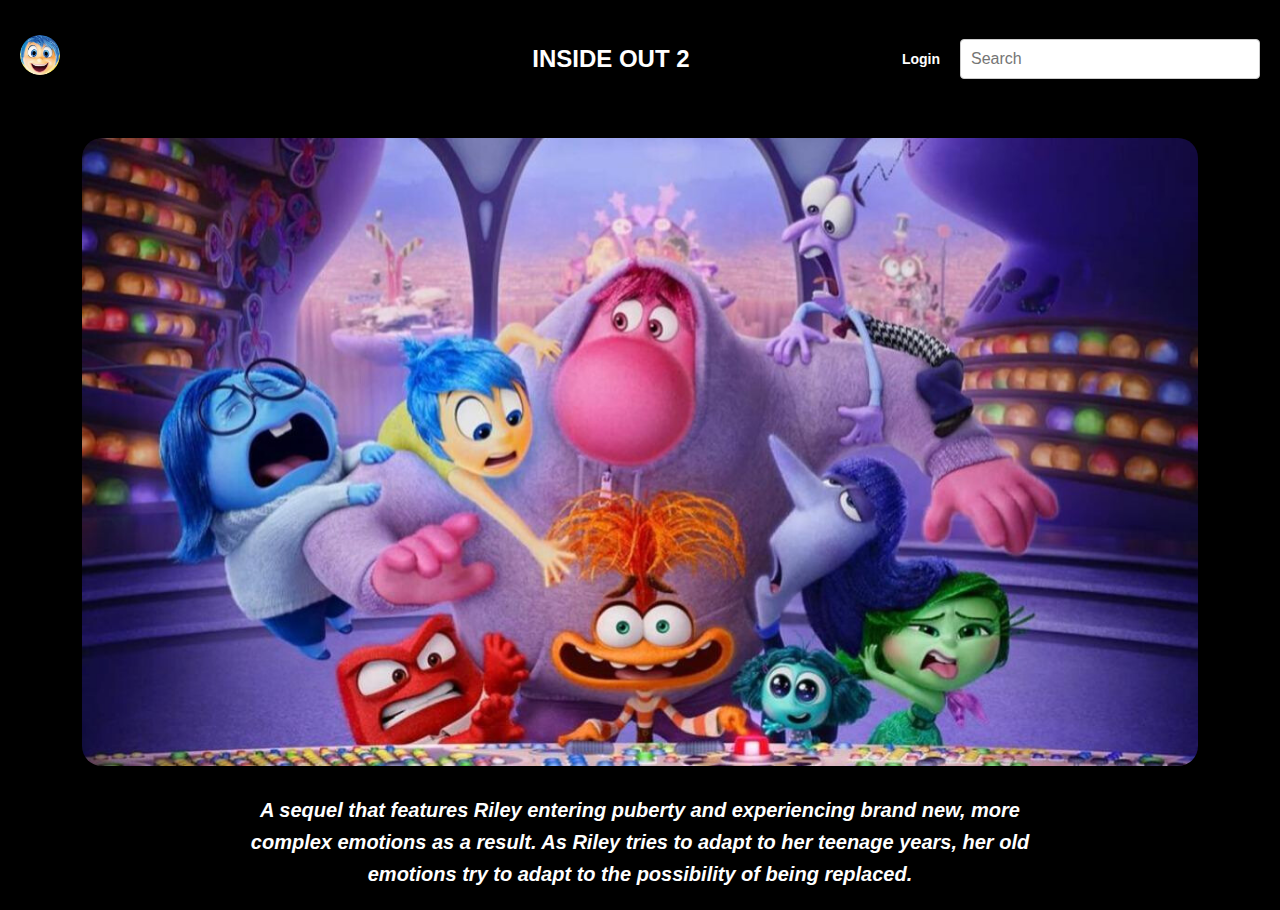
==== index.html @ a12d1b45 "Add files via upload" ====
<!DOCTYPE html>
<html lang="en">
<head>
  <meta charset="UTF-8">
  <meta name="viewport" content="width=device-width, initial-scale=1.0">
  <title>Inside Out 2</title>
  <link rel="stylesheet" href="styles.css">
</head>
<body>
  <header class="header">
    <div class="logo">
      <img src="images/11zon_cropped.png" alt="Inside Out Logo">
    </div>
    <div class="title">INSIDE OUT 2</div>
    <nav class="nav">
      <a href="#" class="nav-link">Login</a>
      <div class="search-container">
        <input 
          type="text" 
          id="search-box" 
          placeholder="Search"
          autocomplete="off"
        />
        <div id="dropdown" class="dropdown hidden">
          <div class="recent-searches">
            <strong>Recent Searches</strong>
            <p>No recent searches</p>
          </div>
          <hr />
          <div class="trending-searches">
            <strong>Trending searches</strong>
            <p>Cars</p>
            <p>Inside Out 2</p>
            <p>Credits</p>
            <p>Woody</p>
            <p>Cars 2</p>
            <p>Joy</p>
          </div>
        </div>
      </div>
    
      <script src="script.js"></script>
    </nav>
  </header>

  <main class="main-content">
    <div class="image-container">
      <img src="images/大合照.jpeg" alt="Inside Out 2 Poster">
    </div>
    <p class="description">
      A sequel that features Riley entering puberty and experiencing brand new, more complex emotions as a result. As Riley tries to adapt to her teenage years, her old emotions try to adapt to the possibility of being replaced.
    </p>
  </main>
</body>
</html>
---- styles.css ----
/* General Reset */
* {
    margin: 0;
    padding: 0;
    box-sizing: border-box;
  }
  
  body {
    font-family: 'Arial', sans-serif;
    background-color: black;
    color: white;
    line-height: 1.6;
  }
  
  /* Header Styles */
  .header {
    display: flex;
    align-items: center;
    justify-content: space-between;
    padding: 20px;
    background-color: black;
  }
  
  .logo img {
    width: 40px;
    border-radius: 50%;
  }
  
  .header h1 {
    font-size: 24px;
    font-weight: bold;
  }

  .title {
    text-align: right; /* 將文字置中 */
    padding-left:20px;
    transform:translateX(120px);
    display:inline-block;
    font-size: 24px;    /* 字體大小 */
    font-weight: bold;  /* 粗體 */
    margin: 20px 0;     /* 設置上下間距 */
  }
  
  .nav {
    display: flex;
    gap: 20px;
  }
  
  .nav-link {
    color: white;
    text-decoration: none;
    font-size: 14px;
    font-weight: bold;
    display: flex;            /* 使用 Flexbox 排版 */
    align-items: center;      /* 垂直居中對齊 */
    gap: 10px;
  }
  
  .nav-link:hover {
    text-decoration: underline;
  }
  

.search-container {
    position: relative;
    width: 300px;
  }
  
  #search-box {
    width: 100%;
    padding: 10px;
    border: 1px solid #ccc;
    border-radius: 4px;
    font-size: 16px;
    outline: none;
  }
  
  #search-box:focus {
    border-color: #555;
  }
  
  .dropdown {
    position: absolute;
    top: 100%;
    left: 0;
    right: 0;
    background: #fff;
    border: 1px solid #ccc;
    box-shadow: 0 2px 5px rgba(0, 0, 0, 0.2);
    border-radius: 4px;
    max-height: 200px;
    overflow-y: auto;
    z-index: 1000;
  }
  
  .dropdown p {
    margin: 10px;
    padding: 5px;
    cursor: pointer;
  }
  
  .dropdown p:hover {
    background-color: #f0f0f0;
  }
  
  .hidden {
    display: none;
  }
  
  .recent-searches, .trending-searches {
    padding: 10px;
  }
  
  hr {
    margin: 0;
    border: none;
    border-top: 1px solid #ddd;
  }
  /* Main Content */
  .main-content {
    text-align: center;
    padding: 20px;
  }
  
  .image-container img {
    max-width: 90%;
    border-radius: 20px;
    margin-bottom: 20px;
  }
  
  .description {
    font-size: 20px;
    font-weight: 700;
    font-style: italic;
    max-width: 800px;
    margin: 0 auto;
  }
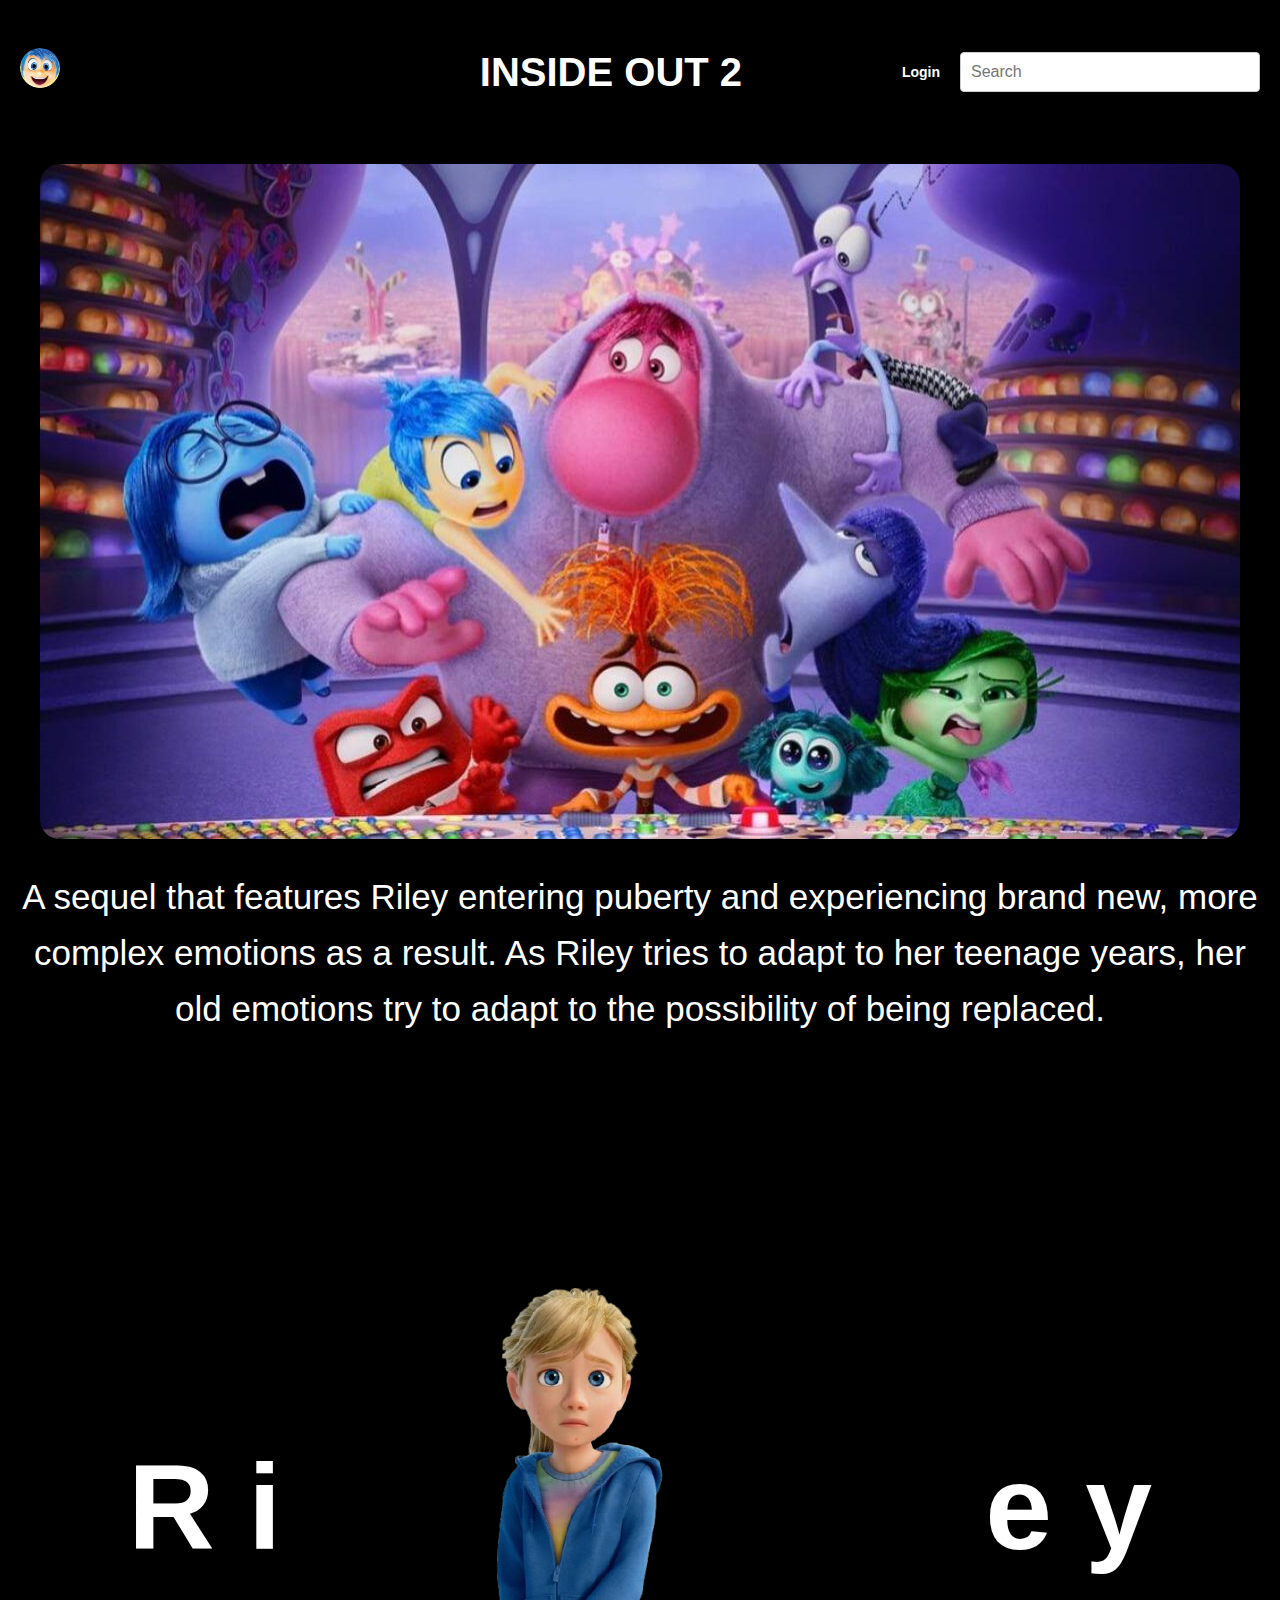
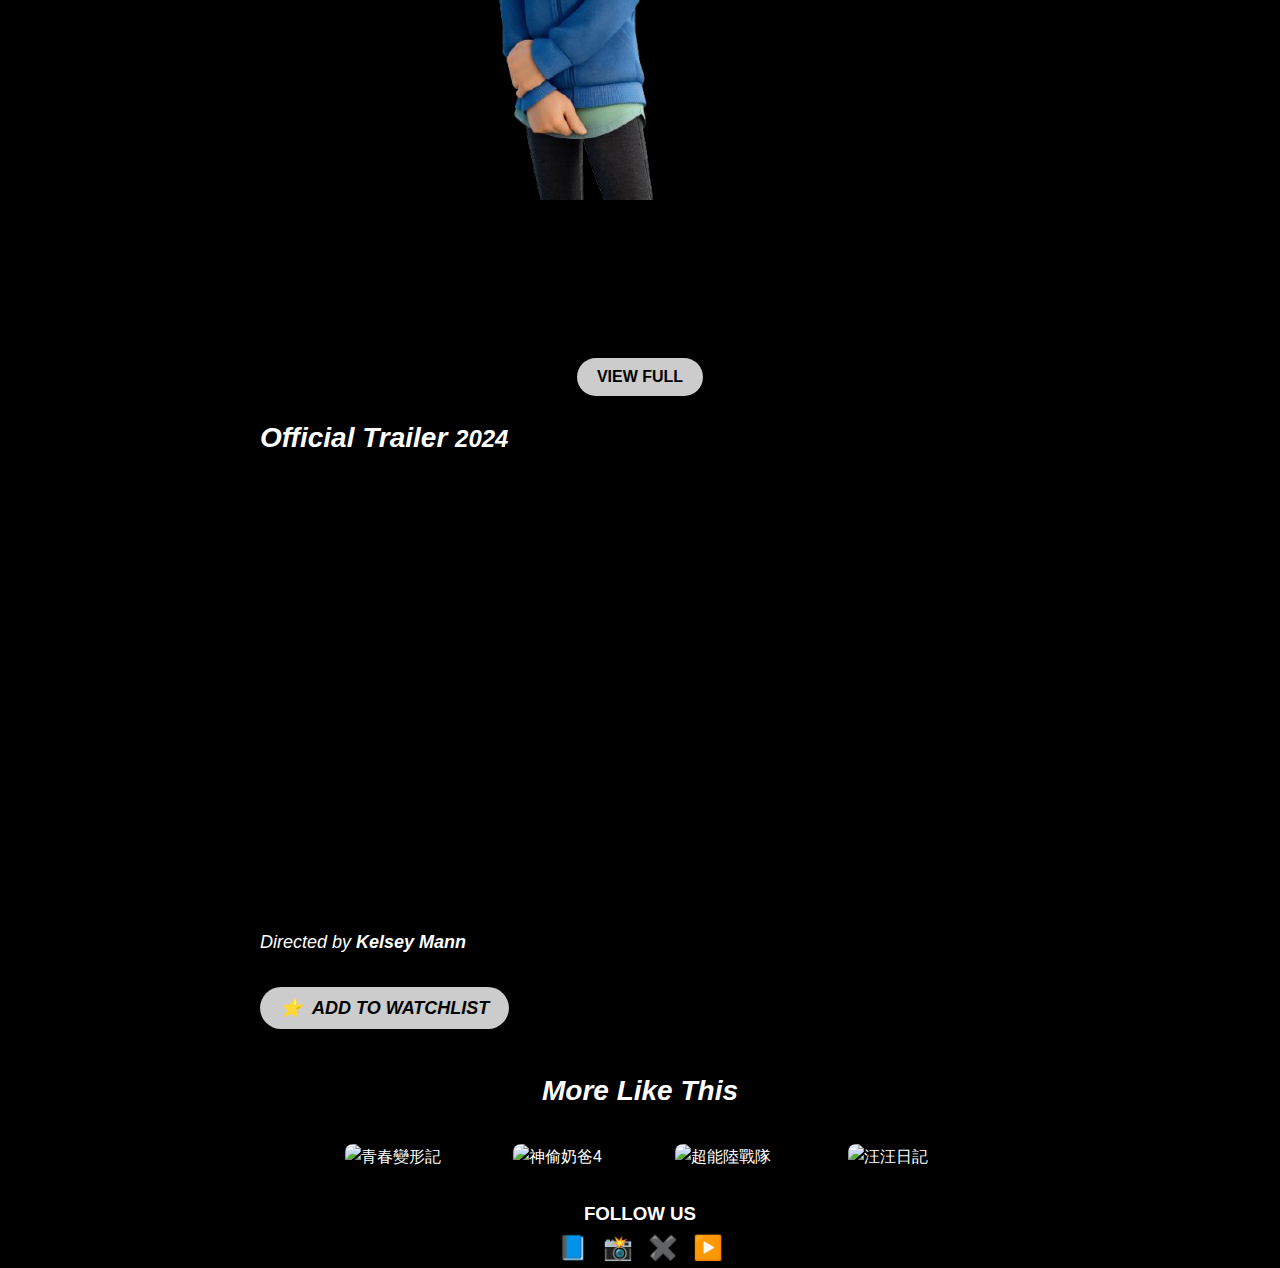
==== commit bb62d19a: "Add files via upload" ====
--- a/index.html
+++ b/index.html
@@ -12,8 +12,10 @@
       <img src="images/11zon_cropped.png" alt="Inside Out Logo">
     </div>
     <div class="title">INSIDE OUT 2</div>
+    
     <nav class="nav">
-      <a href="#" class="nav-link">Login</a>
+        <a href="#" ></a>
+        <a href="login.html" class="nav-link">Login</a>
       <div class="search-container">
         <input 
           type="text" 
@@ -51,5 +53,74 @@
       A sequel that features Riley entering puberty and experiencing brand new, more complex emotions as a result. As Riley tries to adapt to her teenage years, her old emotions try to adapt to the possibility of being replaced.
     </p>
   </main>
+  <div class="container">
+    <!-- 左側文字 -->
+    <div class="letter left ">R&nbsp;i</div>
+  
+  
+  
+  
+    <!-- 中間圖片 -->
+    <div class="image">
+        <img src="images/riley-removebg-preview.png" alt="Character">
+    </div>
+  
+  
+  
+  
+    <!-- 右側文字 -->
+    <div class="letter right">e&nbsp;y</div>
+  </div>
+  
+  
+
+<div class="button-container">
+  <!-- 按鈕 -->
+  <button onclick="location.href='second.html'">VIEW FULL</button>
+</div>
+<div class="video-section"> <!-- 將 container 換成 video-section -->
+    <!-- 標題 -->
+    <h2><em>Official Trailer</em> <span class="year"><em>2024</em></span></h2>
+    
+    <!-- YouTube 影片 -->
+    <div class="video-wrapper">
+        <iframe 
+            src="https://www.youtube.com/embed/vi2J3u45joQ?si=4BiapNDE7UoTSG9_" 
+            title="Official Trailer" 
+            allow="accelerometer; autoplay; clipboard-write; encrypted-media; gyroscope; picture-in-picture" 
+            allowfullscreen>
+        </iframe>
+    </div>
+
+    <!-- 導演資訊 -->
+    <p class="director">Directed by <span class="bold">Kelsey Mann</span></p>
+
+    <!-- 加入片單按鈕 -->
+    <button class="watchlist-button">
+        <span class="star">⭐</span> ADD TO WATCHLIST
+    </button>
+</div>
+<div class="more-like-this">
+  <h2>More Like This</h2>
+  <div class="scroll-container">
+    <div class="movie-card"><img src="images/Turning_Red_poster.jpg" alt="青春變形記"></div>
+    <div class="movie-card"><img src="images/Despicable_Me_4_poster.jpg" alt="神偷奶爸4"></div>
+    <div class="movie-card"><img src="images/IMG_9249_2-962294.webp" alt="超能陸戰隊"></div>
+    <div class="movie-card"><img src="images/小逗的日子.png" alt="汪汪日記"></div>
+    <!-- 可根據需要添加更多電影卡片 -->
+  </div>
+</div>
+
+
+  <div class="follow-us">
+      <h3>FOLLOW US</h3>
+      <div class="icons">
+          <span>📘</span>
+          <span>📸</span>
+          <span>✖️</span>
+          <span>▶️</span>
+      </div>
+  </div>
+</div>
 </body>
 </html>
--- a/styles.css
+++ b/styles.css
@@ -33,10 +33,10 @@
 
   .title {
     text-align: right; /* 將文字置中 */
-    padding-left:20px;
+    padding-left:40px;
     transform:translateX(120px);
     display:inline-block;
-    font-size: 24px;    /* 字體大小 */
+    font-size: 40px;    /* 字體大小 */
     font-weight: bold;  /* 粗體 */
     margin: 20px 0;     /* 設置上下間距 */
   }
@@ -129,10 +129,240 @@
   }
   
   .description {
-    font-size: 20px;
-    font-weight: 700;
+    font-family: 'Segoe UI', Tahoma, Geneva, Verdana, sans-serif;
+      text-align: center; /* 文字置中對齊 */
+      margin-top: 30px; /* 調整這裡的值來控制向下的距離 */
+      font-size: 35px; /* 可調整字體大小 */
+      line-height: 1.6; /* 行距，讓文字看起來更舒適 */
+      color: #ffffff; /* 字體顏色，根據背景調整 */
+    
+    
+  }
+ 
+
+
+
+/* 主要容器設定 */
+.container {
+  display: flex;
+  justify-content: space-between; /* 左右分布 */
+  align-items: center; /* 垂直置中 */
+  height: 100vh; /* 設置高度為整個視窗高度 */
+  padding: 0 10%; /* 左右留白 */
+  position: relative;
+}
+
+
+/* 左右文字設定 */
+.letter {
+  font-size: 120px; /* 文字大小 */
+  font-weight: bold; /* 粗體 */
+  white-space: nowrap; /* 防止文字換行 */
+  line-height: 1;
+}
+
+
+.image {
+flex-shrink: 0; /* 防止圖片縮小 */
+text-align: center; /* 圖片置中 */
+}
+
+
+
+
+.image img {
+max-height: 80vh; /* 限制圖片高度 */
+width: auto; /* 保持圖片比例 */
+}
+
+
+
+
+.video-section { /* 換成 video-section */
+max-width: 800px;
+margin: 0 auto;
+padding: 20px;
+}
+
+
+
+
+/* 標題設置 */
+h2 {
+font-style: italic;
+font-size: 28px;
+margin-bottom: 20px;
+}
+
+
+
+
+
+
+
+
+.image-container img {
+max-width: 100%; /* 保證圖片在容器中自適應 */
+height: auto;
+display: block;
+margin: 0 auto; /* 讓圖片居中 */
+}
+
+/* 按鈕樣式 */
+.button-container {
+  text-align: center; /* 讓按鈕居中 */
+  margin-top:1px;   /* 與圖片保持間距 */
+}
+
+.button-container button {
+  background-color: #ccc; /* 按鈕背景色 */
+  color: rgb(0, 0, 0);             /* 按鈕文字顏色 */
+  font-size: 16px;          /* 文字大小 */
+  padding: 10px 20px;       /* 按鈕內間距 */
+  border: none;             /* 去掉邊框 */
+  border-radius: 20px;       /* 圓角 */
+  font-weight: bold;
+  cursor: pointer;          /* 鼠標懸浮時顯示手型 */
+  transition: background-color 0.3s ease; /* 背景色變化效果 */
+}
+
+.button-container button:hover {
+  background-color: #f0d850; /* 滑過時的背景色 */
+}
+.year {
+    font-size: 24px;
+}
+
+/* 影片外框 */
+.video-wrapper {
+    position: relative;
+    padding-bottom: 56.25%; /* 16:9 比例 */
+    height: 0;
+    overflow: hidden;
+    margin-bottom: 20px;
+}
+
+.video-wrapper iframe {
+    position: absolute;
+    top: 0;
+    left: 0;
+    width: 100%;
+    height: 100%;
+    border: none;
+}
+
+/* 導演資訊 */
+.director {
     font-style: italic;
-    max-width: 800px;
-    margin: 0 auto;
-  }
-  +    font-size: 18px;
+    margin-bottom: 30px;
+}
+
+.bold {
+    font-weight: bold;
+}
+
+/* 加入片單按鈕 */
+.watchlist-button {
+    display: inline-flex;
+    align-items: center;
+    justify-content: center;
+    background-color: #ccc;
+    border: none;
+    border-radius: 50px;
+    padding: 10px 20px;
+    font-size: 18px;
+    font-style: italic;
+    font-weight: bold;
+    color: #000;
+    cursor: pointer;
+    transition: background-color 0.3s ease;
+}
+
+.watchlist-button:hover {
+    background-color: #f0d850; /* 滑鼠懸停顏色 */
+}
+
+.star {
+    margin-right: 10px; /* 星號與文字間距 */
+}
+body {
+  margin: 0;
+  font-family: Arial, sans-serif;
+  background-color: #000;
+  color: #fff;
+}
+
+.more-like-this {
+  text-align: center;
+  margin: 20px 0;
+}
+
+.scroll-container {
+  display: flex;
+  justify-content: center; /* 讓內容置中 */
+  overflow-x: auto;
+  gap: 15px;
+  padding: 10px 0;
+  scrollbar-width: thin; /* 適用於 Firefox */
+  scrollbar-color: #ccc transparent; /* 適用於 Firefox */
+}
+
+.scroll-container::-webkit-scrollbar {
+  height: 8px; /* 調整滾動條高度 */
+}
+
+.scroll-container::-webkit-scrollbar-thumb {
+  background-color: #ccc; /* 滾動條的顏色 */
+  border-radius: 4px;
+}
+
+.scroll-container::-webkit-scrollbar-track {
+  background-color: transparent;
+}
+
+.movie-card {
+  flex: 0 0 auto;
+  width: 150px; /* 根據需要調整卡片寬度 */
+  text-align: center;
+}
+
+.movie-card img {
+  width: 100%;
+  border-radius: 8px;
+  transition: transform 0.3s ease;
+}
+
+.movie-card img:hover {
+  transform: scale(1.1); /* 滑鼠懸停時的放大效果 */
+}
+
+
+.follow-us {
+  text-align: center; /* 讓內容居中對齊 */
+  margin-top: 20px; /* 與上方內容的距離 */
+}
+
+.follow-us p {
+  font-size: 16px; /* 調整文字大小 */
+  font-weight: bold; /* 加粗文字 */
+  color: white; /* 根據頁面背景設置文字顏色 */
+}
+
+
+.icons {
+  display: flex;
+  justify-content: center;
+  gap: 15px;
+  font-size: 24px;
+}
+
+.icons span {
+  cursor: pointer;
+  transition: transform 0.2s;
+}
+
+.icons span:hover {
+  transform: scale(1.2);
+}
+
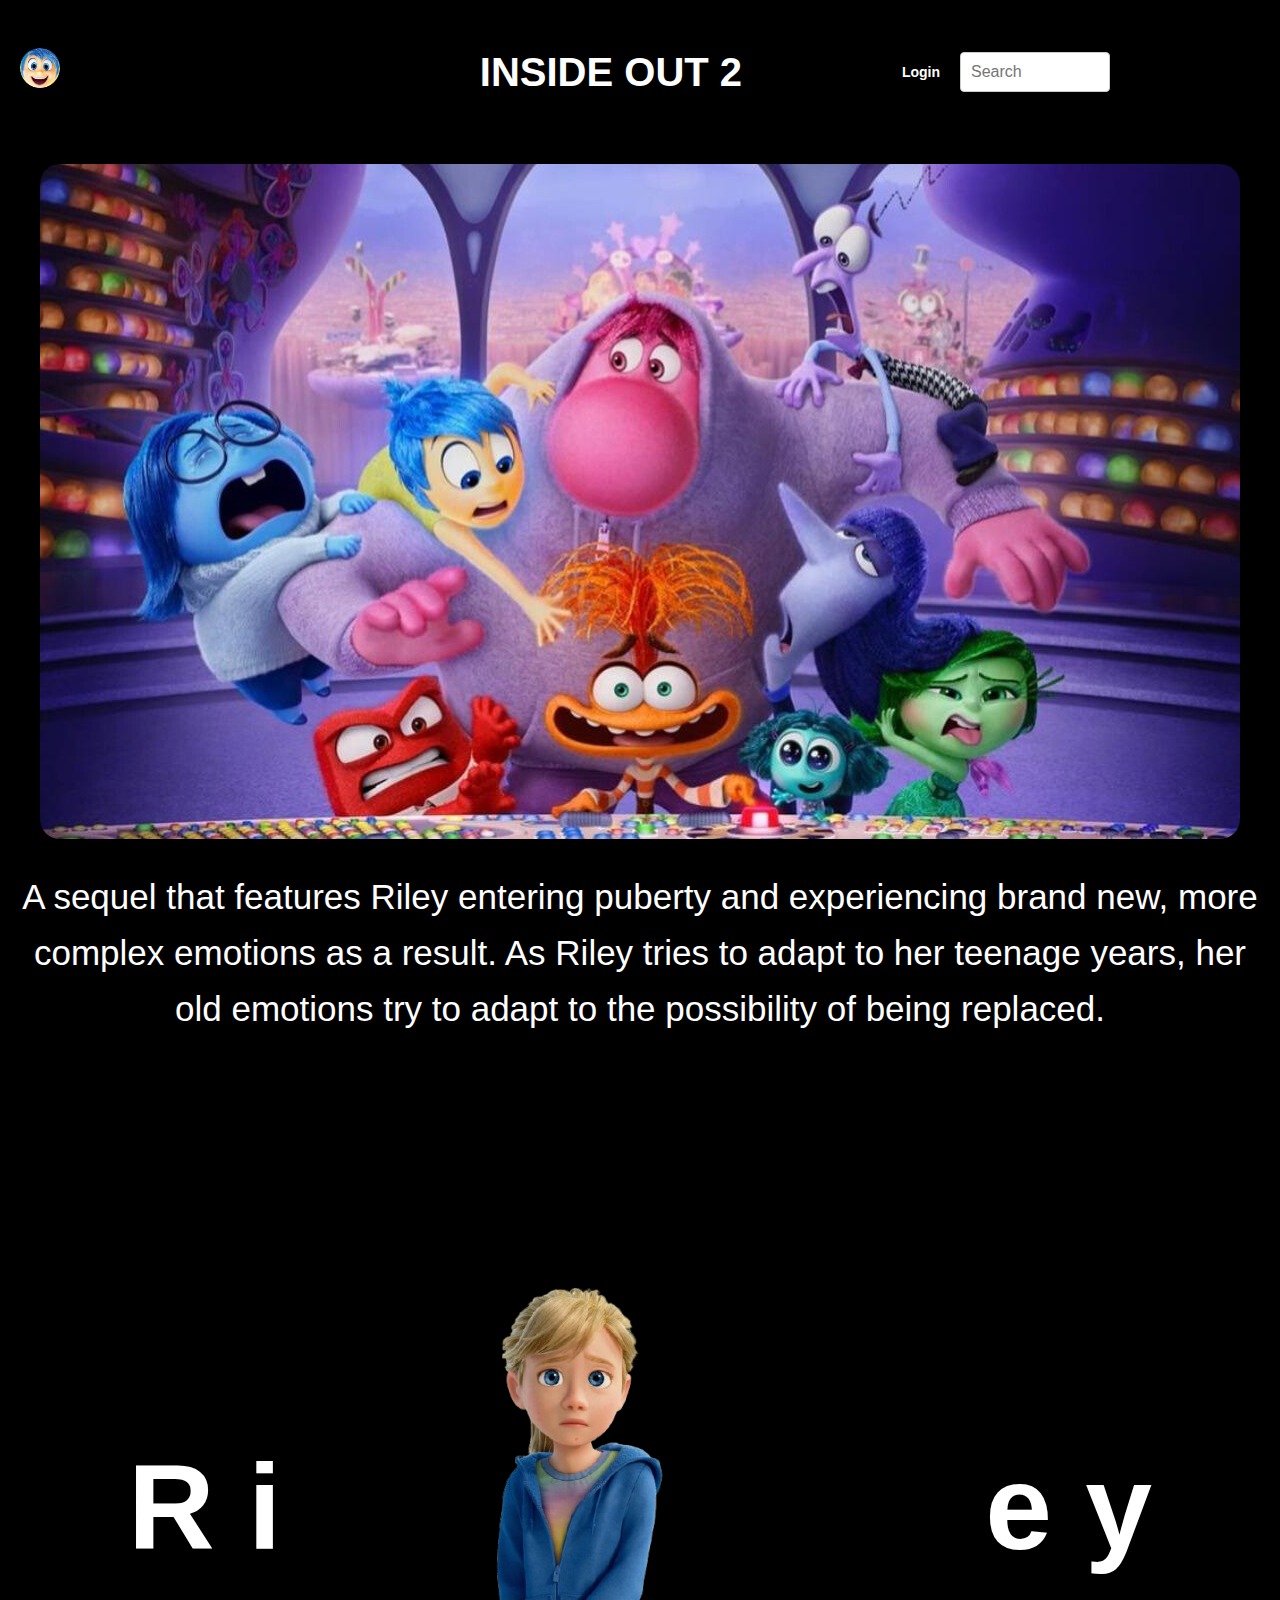
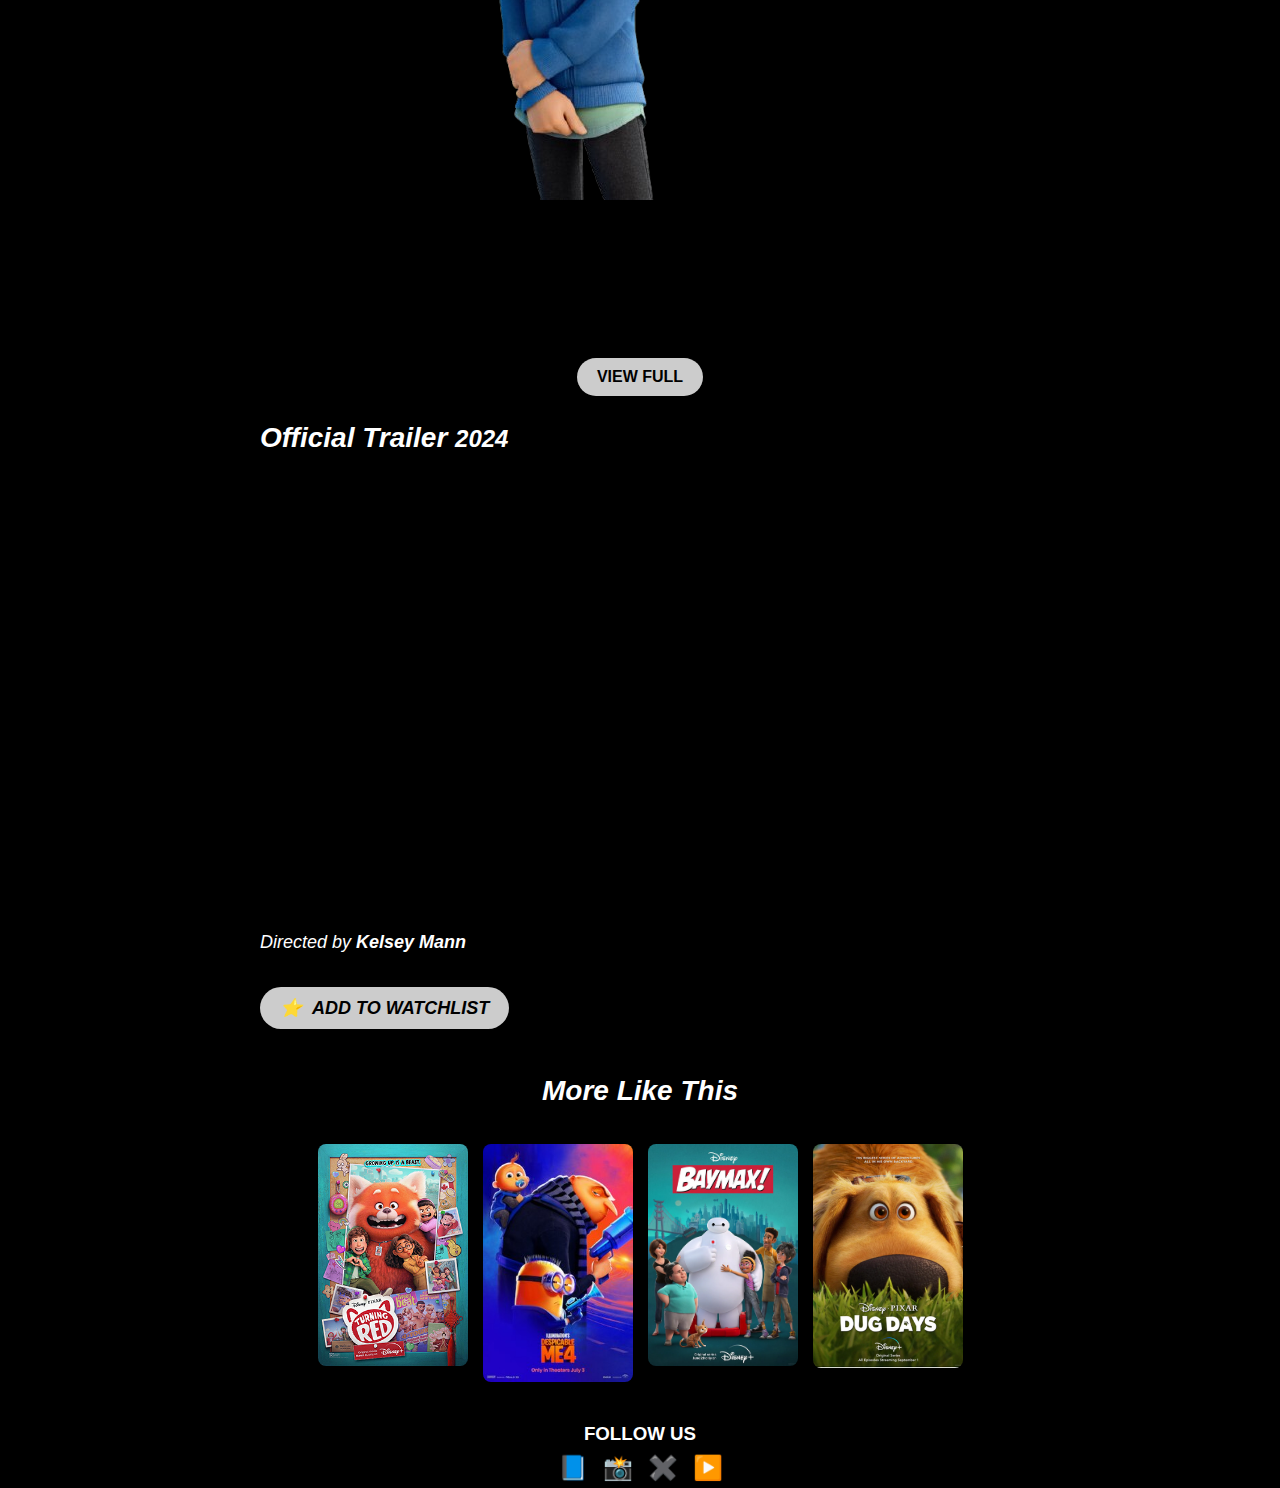
==== commit 6bfbe082: "Add files via upload" ====
--- a/index.html
+++ b/index.html
@@ -109,7 +109,10 @@
     <div class="movie-card"><img src="images/小逗的日子.png" alt="汪汪日記"></div>
     <!-- 可根據需要添加更多電影卡片 -->
   </div>
-</div>
+ </div>
+ 
+
+
 
 
   <div class="follow-us">
--- a/styles.css
+++ b/styles.css
@@ -45,8 +45,7 @@
     display: flex;
     gap: 20px;
   }
-  
-  .nav-link {
+   .nav-link {
     color: white;
     text-decoration: none;
     font-size: 14px;
@@ -55,35 +54,31 @@
     align-items: center;      /* 垂直居中對齊 */
     gap: 10px;
   }
-  
-  .nav-link:hover {
+   .nav-link:hover {
     text-decoration: underline;
   }
-  
-
-.search-container {
+ 
+ 
+ .search-container {
     position: relative;
     width: 300px;
   }
-  
-  #search-box {
-    width: 100%;
+   #search-box {
+    width: 50%;
     padding: 10px;
     border: 1px solid #ccc;
     border-radius: 4px;
     font-size: 16px;
     outline: none;
   }
-  
-  #search-box:focus {
+   #search-box:focus {
     border-color: #555;
   }
-  
-  .dropdown {
+   .dropdown {
     position: absolute;
     top: 100%;
     left: 0;
-    right: 0;
+    width: 50%;
     background: #fff;
     border: 1px solid #ccc;
     box-shadow: 0 2px 5px rgba(0, 0, 0, 0.2);
@@ -92,30 +87,46 @@
     overflow-y: auto;
     z-index: 1000;
   }
-  
-  .dropdown p {
+   .dropdown p {
     margin: 10px;
     padding: 5px;
     cursor: pointer;
   }
-  
-  .dropdown p:hover {
+   .dropdown p:hover {
     background-color: #f0f0f0;
   }
-  
-  .hidden {
+   .hidden {
     display: none;
   }
-  
-  .recent-searches, .trending-searches {
+   .recent-searches, .trending-searches {
     padding: 10px;
   }
-  
-  hr {
+   hr {
     margin: 0;
     border: none;
     border-top: 1px solid #ddd;
   }
+ 
+ 
+ 
+
+/* 在小螢幕下調整排版 */
+@media (max-width: 768px) {
+  .nav {
+      flex-direction: column; /* 將導航欄改為垂直排列 */
+      align-items: flex-start; /* 向左對齊 */
+  }
+
+  .search-container {
+      flex-direction: column; /* Login 和 Search 垂直排列 */
+      width: 100%; /* 占滿寬度 */
+  }
+
+  #search-box {
+      width: 100%; /* 搜尋框寬度隨容器調整 */
+  }
+}
+
   /* Main Content */
   .main-content {
     text-align: center;
@@ -129,7 +140,7 @@
   }
   
   .description {
-    font-family: 'Segoe UI', Tahoma, Geneva, Verdana, sans-serif;
+    font-family: 'Roboto', sans-serif;
       text-align: center; /* 文字置中對齊 */
       margin-top: 30px; /* 調整這裡的值來控制向下的距離 */
       font-size: 35px; /* 可調整字體大小 */
@@ -293,12 +304,14 @@
   color: #fff;
 }
 
+/* 父容器樣式 */
 .more-like-this {
   text-align: center;
   margin: 20px 0;
-}
-
-.scroll-container {
+ }
+ 
+ 
+ .scroll-container {
   display: flex;
   justify-content: center; /* 讓內容置中 */
   overflow-x: auto;
@@ -306,37 +319,44 @@
   padding: 10px 0;
   scrollbar-width: thin; /* 適用於 Firefox */
   scrollbar-color: #ccc transparent; /* 適用於 Firefox */
-}
-
-.scroll-container::-webkit-scrollbar {
+ }
+ 
+ 
+ .scroll-container::-webkit-scrollbar {
   height: 8px; /* 調整滾動條高度 */
-}
-
-.scroll-container::-webkit-scrollbar-thumb {
+ }
+ 
+ 
+ .scroll-container::-webkit-scrollbar-thumb {
   background-color: #ccc; /* 滾動條的顏色 */
   border-radius: 4px;
-}
-
-.scroll-container::-webkit-scrollbar-track {
+ }
+ 
+ 
+ .scroll-container::-webkit-scrollbar-track {
   background-color: transparent;
-}
-
-.movie-card {
+ }
+ 
+ 
+ .movie-card {
   flex: 0 0 auto;
   width: 150px; /* 根據需要調整卡片寬度 */
   text-align: center;
-}
-
-.movie-card img {
+ }
+ 
+ 
+ .movie-card img {
   width: 100%;
   border-radius: 8px;
   transition: transform 0.3s ease;
-}
-
-.movie-card img:hover {
+ }
+ 
+ 
+ .movie-card img:hover {
   transform: scale(1.1); /* 滑鼠懸停時的放大效果 */
-}
-
+ }
+ 
+ 
 
 .follow-us {
   text-align: center; /* 讓內容居中對齊 */
@@ -365,4 +385,16 @@
 .icons span:hover {
   transform: scale(1.2);
 }
-
+@media (max-width: 768px) {
+  .search-container input {
+      width: 100%; /* 搜尋框占滿容器寬度 */
+  }
+  .nav {
+      flex-direction: column; /* 將導航欄改為垂直排列 */
+      align-items: flex-start; /* 項目靠左排列 */
+  }
+  .nav .login-container {
+      flex-direction: column; /* Login 和 Search 垂直排列 */
+      width: 100%; /* 占滿容器 */
+  }
+}
